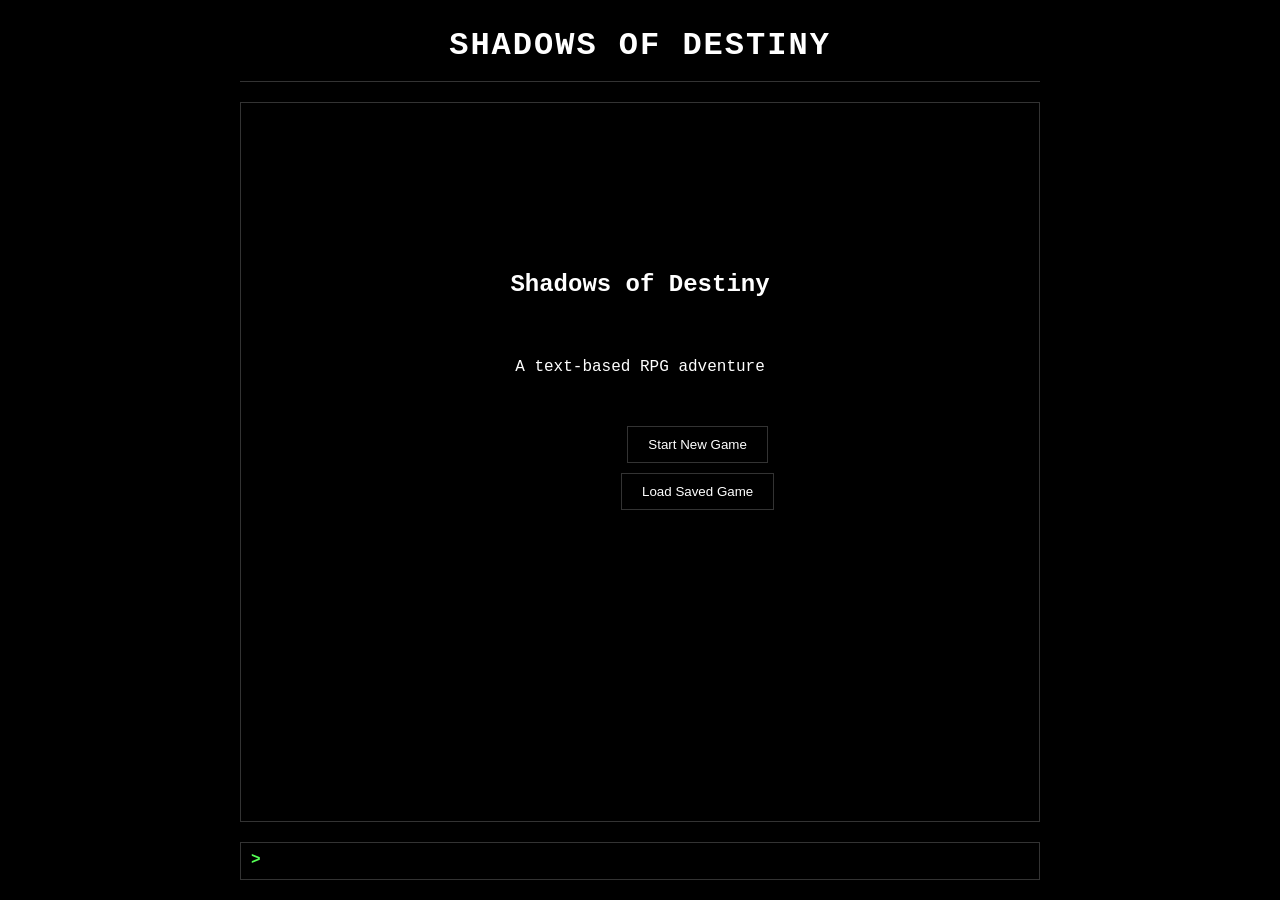
==== index.html @ b9e4b00c "Create text-based RPG game with deep storyline and classic console aesthetics - Created HTML structu" ====
<!DOCTYPE html>
<html lang="en">
<head>
    <meta charset="UTF-8">
    <meta name="viewport" content="width=device-width, initial-scale=1.0">
    <title>Shadows of Destiny - Text RPG</title>
    <link rel="stylesheet" href="css/style.css">
</head>
<body>
    <div class="game-container">
        <div id="game-header">
            <h1>Shadows of Destiny</h1>
        </div>
        <div id="game-display"></div>
        <div id="game-input">
            <span class="prompt">&gt;</span>
            <input type="text" id="command-input" autofocus>
        </div>
    </div>
    
    <script src="js/engine.js"></script>
    <script src="js/characters.js"></script>
    <script src="js/items.js"></script>
    <script src="js/locations.js"></script>
    <script src="js/combat.js"></script>
    <script src="js/story.js"></script>
    <script src="js/game.js"></script>
</body>
</html>
---- css/style.css ----
/* Reset and base styles */
* {
    margin: 0;
    padding: 0;
    box-sizing: border-box;
}

body {
    background-color: #000;
    color: #fff;
    font-family: 'Courier New', monospace;
    line-height: 1.6;
    padding: 20px;
    height: 100vh;
    overflow: hidden;
}

/* Game container */
.game-container {
    max-width: 800px;
    margin: 0 auto;
    height: 100%;
    display: flex;
    flex-direction: column;
}

/* Game header */
#game-header {
    text-align: center;
    margin-bottom: 20px;
    border-bottom: 1px solid #333;
    padding-bottom: 10px;
}

#game-header h1 {
    font-size: 2rem;
    letter-spacing: 2px;
    text-transform: uppercase;
}

/* Game display area */
#game-display {
    flex: 1;
    overflow-y: auto;
    padding: 10px;
    background-color: #000;
    border: 1px solid #333;
    margin-bottom: 20px;
    white-space: pre-wrap;
}

/* Styling for different text types */
.narrative {
    color: #fff;
    margin-bottom: 10px;
}

.dialog {
    color: #aaf;
    margin-bottom: 10px;
}

.system {
    color: #aaa;
    font-style: italic;
    margin-bottom: 10px;
}

.combat {
    color: #f55;
    margin-bottom: 10px;
}

.item {
    color: #5f5;
    margin-bottom: 10px;
}

.location {
    color: #fa5;
    margin-bottom: 10px;
}

/* Command input area */
#game-input {
    display: flex;
    align-items: center;
    background-color: #000;
    border: 1px solid #333;
    padding: 5px 10px;
}

.prompt {
    color: #5f5;
    margin-right: 5px;
    font-weight: bold;
}

#command-input {
    flex: 1;
    background-color: #000;
    border: none;
    color: #fff;
    font-family: 'Courier New', monospace;
    font-size: 1rem;
    outline: none;
}

/* Animations */
@keyframes blink {
    0%, 100% { opacity: 1; }
    50% { opacity: 0; }
}

.cursor {
    display: inline-block;
    width: 8px;
    height: 15px;
    background-color: #fff;
    animation: blink 1s infinite;
    margin-left: 2px;
}

/* Scrollbar styling */
::-webkit-scrollbar {
    width: 8px;
}

::-webkit-scrollbar-track {
    background: #111;
}

::-webkit-scrollbar-thumb {
    background: #333;
}

::-webkit-scrollbar-thumb:hover {
    background: #444;
}
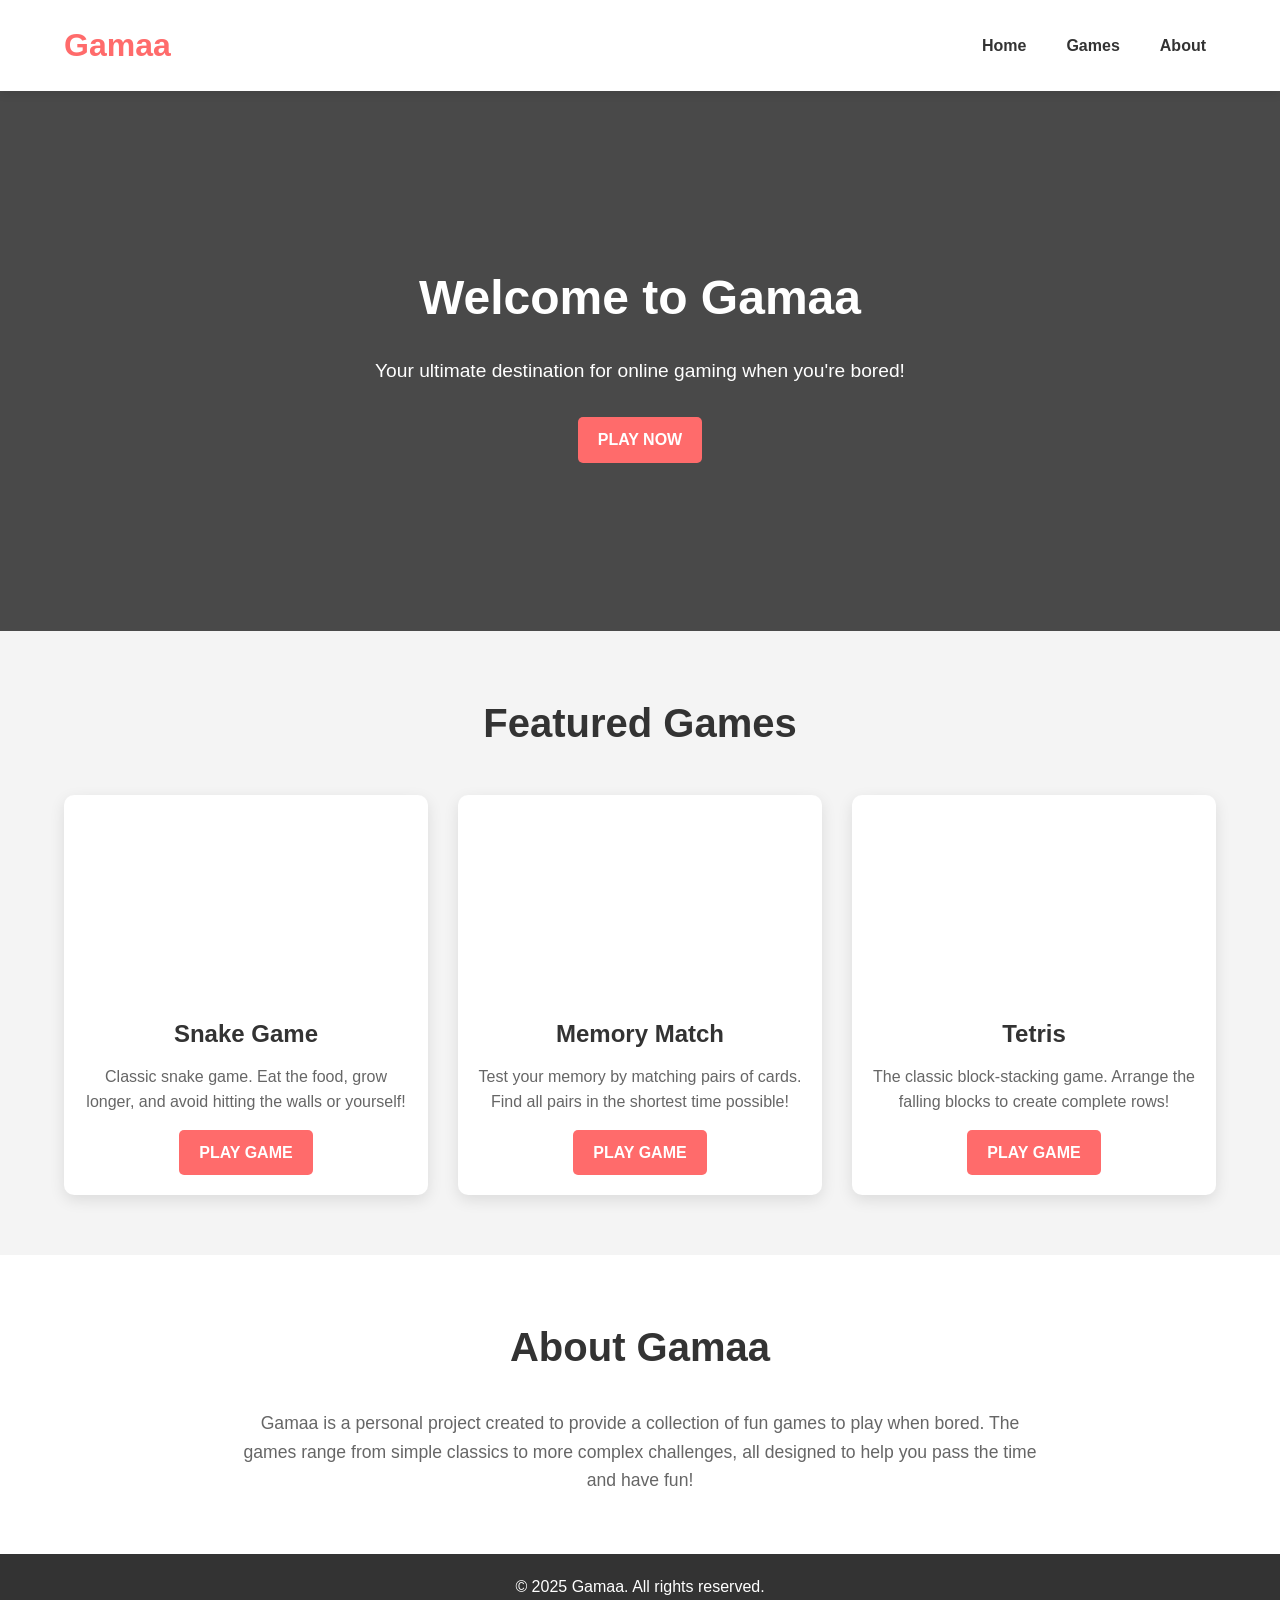
==== commit 35c4ec28: "Initial commit for Gamaa gaming website - Created basic website structure with HTML, CSS, and JavaSc" ====
--- a/index.html
+++ b/index.html
@@ -3,28 +3,50 @@
 <head>
     <meta charset="UTF-8">
     <meta name="viewport" content="width=device-width, initial-scale=1.0">
-    <title>Shadows of Destiny - Text RPG</title>
+    <title>Gamaa - Your Gaming Hub</title>
     <link rel="stylesheet" href="css/style.css">
+    <link rel="stylesheet" href="https://cdnjs.cloudflare.com/ajax/libs/font-awesome/6.4.0/css/all.min.css">
 </head>
 <body>
-    <div class="game-container">
-        <div id="game-header">
-            <h1>Shadows of Destiny</h1>
+    <header>
+        <div class="logo">
+            <h1>Gamaa</h1>
         </div>
-        <div id="game-display"></div>
-        <div id="game-input">
-            <span class="prompt">&gt;</span>
-            <input type="text" id="command-input" autofocus>
+        <nav>
+            <ul>
+                <li><a href="#" class="active">Home</a></li>
+                <li><a href="#games">Games</a></li>
+                <li><a href="#about">About</a></li>
+            </ul>
+        </nav>
+    </header>
+
+    <section class="hero">
+        <div class="hero-content">
+            <h2>Welcome to Gamaa</h2>
+            <p>Your ultimate destination for online gaming when you're bored!</p>
+            <a href="#games" class="btn">Play Now</a>
         </div>
-    </div>
-    
-    <script src="js/engine.js"></script>
-    <script src="js/characters.js"></script>
-    <script src="js/items.js"></script>
-    <script src="js/locations.js"></script>
-    <script src="js/combat.js"></script>
-    <script src="js/story.js"></script>
-    <script src="js/game.js"></script>
+    </section>
+
+    <section id="games" class="games-section">
+        <h2>Featured Games</h2>
+        <div class="games-grid">
+            <!-- Game cards will be dynamically added with JavaScript -->
+        </div>
+    </section>
+
+    <section id="about" class="about-section">
+        <h2>About Gamaa</h2>
+        <p>Gamaa is a personal project created to provide a collection of fun games to play when bored. The games range from simple classics to more complex challenges, all designed to help you pass the time and have fun!</p>
+    </section>
+
+    <footer>
+        <p>&copy; 2025 Gamaa. All rights reserved.</p>
+    </footer>
+
+    <script src="js/games.js"></script>
+    <script src="js/main.js"></script>
 </body>
 </html>
 
--- a/css/style.css
+++ b/css/style.css
@@ -6,135 +6,197 @@
 }
 
 body {
-    background-color: #000;
-    color: #fff;
-    font-family: 'Courier New', monospace;
+    font-family: 'Segoe UI', Tahoma, Geneva, Verdana, sans-serif;
     line-height: 1.6;
+    color: #333;
+    background-color: #f4f4f4;
+}
+
+a {
+    text-decoration: none;
+    color: #333;
+}
+
+ul {
+    list-style: none;
+}
+
+.btn {
+    display: inline-block;
+    background: #ff6b6b;
+    color: #fff;
+    padding: 10px 20px;
+    border-radius: 5px;
+    font-weight: bold;
+    text-transform: uppercase;
+    transition: background 0.3s ease;
+}
+
+.btn:hover {
+    background: #ff5252;
+}
+
+/* Header styles */
+header {
+    background-color: #fff;
+    box-shadow: 0 2px 10px rgba(0, 0, 0, 0.1);
+    padding: 20px 5%;
+    display: flex;
+    justify-content: space-between;
+    align-items: center;
+    position: sticky;
+    top: 0;
+    z-index: 100;
+}
+
+.logo h1 {
+    color: #ff6b6b;
+    font-size: 2rem;
+}
+
+nav ul {
+    display: flex;
+}
+
+nav ul li {
+    margin-left: 20px;
+}
+
+nav ul li a {
+    font-weight: 600;
+    padding: 5px 10px;
+    border-radius: 4px;
+    transition: all 0.3s ease;
+}
+
+nav ul li a:hover, nav ul li a.active {
+    background-color: #ff6b6b;
+    color: #fff;
+}
+
+/* Hero section */
+.hero {
+    height: 60vh;
+    background: linear-gradient(rgba(0, 0, 0, 0.7), rgba(0, 0, 0, 0.7)), url('../images/hero-bg.jpg');
+    background-size: cover;
+    background-position: center;
+    color: #fff;
+    display: flex;
+    align-items: center;
+    justify-content: center;
+    text-align: center;
+}
+
+.hero-content {
+    max-width: 800px;
+    padding: 0 20px;
+}
+
+.hero-content h2 {
+    font-size: 3rem;
+    margin-bottom: 20px;
+}
+
+.hero-content p {
+    font-size: 1.2rem;
+    margin-bottom: 30px;
+}
+
+/* Games section */
+.games-section {
+    padding: 60px 5%;
+    text-align: center;
+}
+
+.games-section h2 {
+    font-size: 2.5rem;
+    margin-bottom: 40px;
+    color: #333;
+}
+
+.games-grid {
+    display: grid;
+    grid-template-columns: repeat(auto-fill, minmax(300px, 1fr));
+    gap: 30px;
+}
+
+.game-card {
+    background: #fff;
+    border-radius: 10px;
+    overflow: hidden;
+    box-shadow: 0 5px 15px rgba(0, 0, 0, 0.1);
+    transition: transform 0.3s ease, box-shadow 0.3s ease;
+}
+
+.game-card:hover {
+    transform: translateY(-10px);
+    box-shadow: 0 15px 30px rgba(0, 0, 0, 0.2);
+}
+
+.game-image {
+    height: 200px;
+    background-size: cover;
+    background-position: center;
+}
+
+.game-info {
     padding: 20px;
-    height: 100vh;
-    overflow: hidden;
-}
-
-/* Game container */
-.game-container {
+}
+
+.game-info h3 {
+    margin-bottom: 10px;
+    font-size: 1.5rem;
+}
+
+.game-info p {
+    color: #666;
+    margin-bottom: 15px;
+}
+
+/* About section */
+.about-section {
+    background-color: #fff;
+    padding: 60px 5%;
+    text-align: center;
+}
+
+.about-section h2 {
+    font-size: 2.5rem;
+    margin-bottom: 30px;
+    color: #333;
+}
+
+.about-section p {
     max-width: 800px;
     margin: 0 auto;
-    height: 100%;
-    display: flex;
-    flex-direction: column;
-}
-
-/* Game header */
-#game-header {
-    text-align: center;
-    margin-bottom: 20px;
-    border-bottom: 1px solid #333;
-    padding-bottom: 10px;
-}
-
-#game-header h1 {
-    font-size: 2rem;
-    letter-spacing: 2px;
-    text-transform: uppercase;
-}
-
-/* Game display area */
-#game-display {
-    flex: 1;
-    overflow-y: auto;
-    padding: 10px;
-    background-color: #000;
-    border: 1px solid #333;
-    margin-bottom: 20px;
-    white-space: pre-wrap;
-}
-
-/* Styling for different text types */
-.narrative {
-    color: #fff;
-    margin-bottom: 10px;
-}
-
-.dialog {
-    color: #aaf;
-    margin-bottom: 10px;
-}
-
-.system {
-    color: #aaa;
-    font-style: italic;
-    margin-bottom: 10px;
-}
-
-.combat {
-    color: #f55;
-    margin-bottom: 10px;
-}
-
-.item {
-    color: #5f5;
-    margin-bottom: 10px;
-}
-
-.location {
-    color: #fa5;
-    margin-bottom: 10px;
-}
-
-/* Command input area */
-#game-input {
-    display: flex;
-    align-items: center;
-    background-color: #000;
-    border: 1px solid #333;
-    padding: 5px 10px;
-}
-
-.prompt {
-    color: #5f5;
-    margin-right: 5px;
-    font-weight: bold;
-}
-
-#command-input {
-    flex: 1;
-    background-color: #000;
-    border: none;
-    color: #fff;
-    font-family: 'Courier New', monospace;
-    font-size: 1rem;
-    outline: none;
-}
-
-/* Animations */
-@keyframes blink {
-    0%, 100% { opacity: 1; }
-    50% { opacity: 0; }
-}
-
-.cursor {
-    display: inline-block;
-    width: 8px;
-    height: 15px;
-    background-color: #fff;
-    animation: blink 1s infinite;
-    margin-left: 2px;
-}
-
-/* Scrollbar styling */
-::-webkit-scrollbar {
-    width: 8px;
-}
-
-::-webkit-scrollbar-track {
-    background: #111;
-}
-
-::-webkit-scrollbar-thumb {
-    background: #333;
-}
-
-::-webkit-scrollbar-thumb:hover {
-    background: #444;
-}
-
+    font-size: 1.1rem;
+    color: #666;
+}
+
+/* Footer */
+footer {
+    background-color: #333;
+    color: #fff;
+    text-align: center;
+    padding: 20px;
+}
+
+/* Responsive design */
+@media (max-width: 768px) {
+    header {
+        flex-direction: column;
+    }
+    
+    nav ul {
+        margin-top: 20px;
+    }
+    
+    .hero-content h2 {
+        font-size: 2rem;
+    }
+    
+    .games-grid {
+        grid-template-columns: 1fr;
+    }
+}
+
